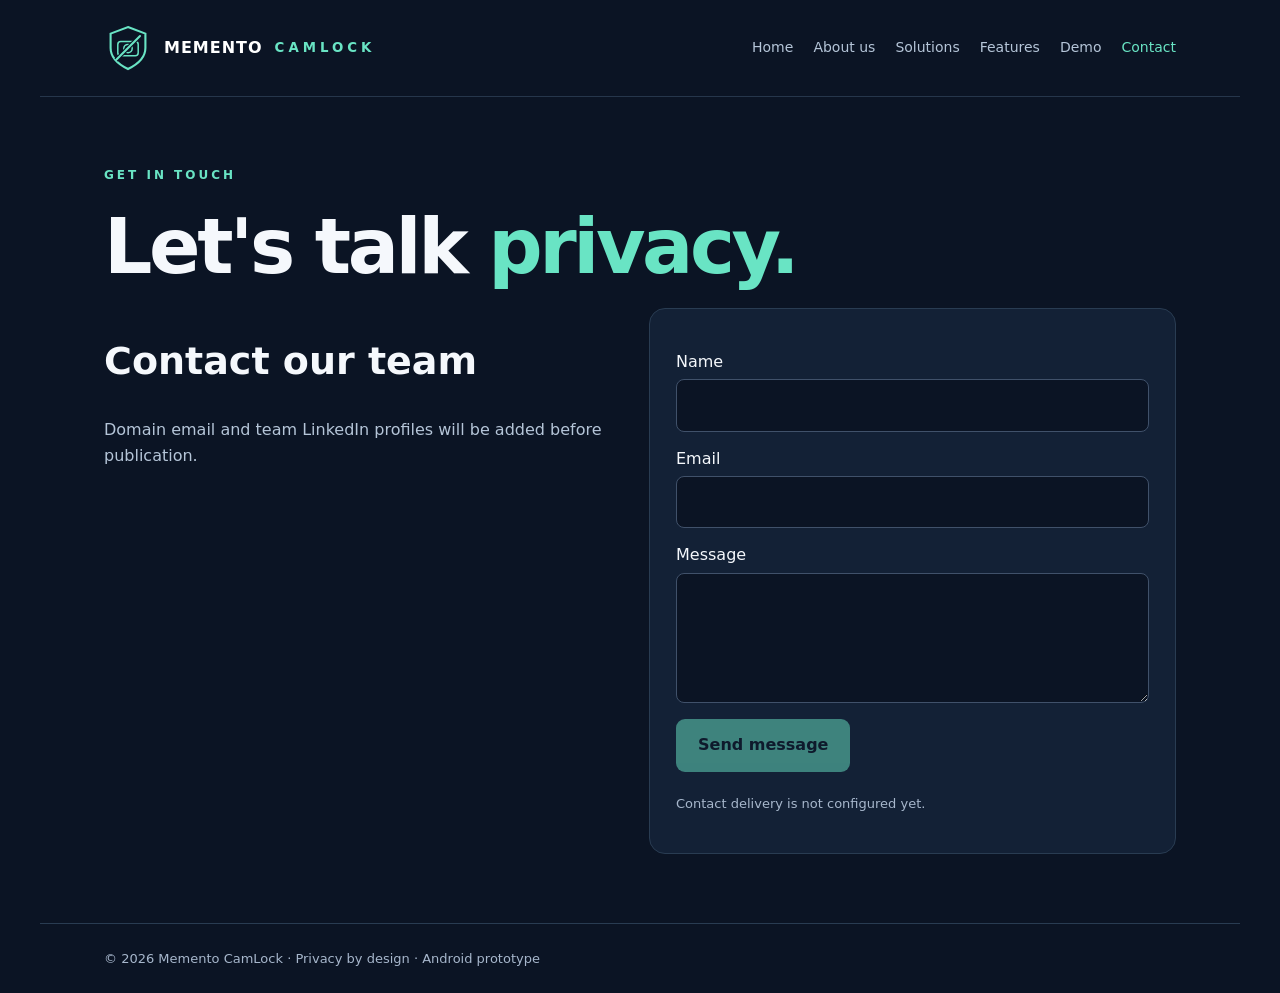
==== contact.html @ a7a16d54 "Initial website deployment" ====
<!doctype html><html lang="en"><head><meta charset="utf-8"><meta name="viewport" content="width=device-width,initial-scale=1"><title>Contact | Memento CamLock</title><meta name="description" content="Memento CamLock — privacy-focused camera-use management for Android events."><link rel="icon" href="logo.svg"><link rel="stylesheet" href="style.css"></head><body><header><a class="brand" href="index.html"><img src="logo.svg" alt="">MEMENTO<small>CAMLOCK</small></a><nav aria-label="Main navigation"><a href="index.html">Home</a><a href="about.html">About us</a><a href="solutions.html">Solutions</a><a href="features.html">Features</a><a href="demo.html">Demo</a><a href="contact.html" aria-current="page">Contact</a></nav></header><main><section><div class="eyebrow">Get in touch</div><h1>Let's talk <span class="accent">privacy.</span></h1><div class="grid"><div><h2>Contact our team</h2><p>Domain email and team LinkedIn profiles will be added before publication.</p></div><div class="panel"><form id="contact"><label for="name">Name</label><input id="name" name="name" required><label for="email">Email</label><input id="email" name="email" type="email" required><label for="message">Message</label><textarea id="message" name="message" required></textarea><button type="submit" disabled>Send message</button><p class="muted">Contact delivery is not configured yet.</p></form></div></div></section></main><footer>© 2026 Memento CamLock · Privacy by design · Android prototype</footer></body></html>
---- style.css ----
*{box-sizing:border-box}body{margin:0;background:#0b1424;color:#f5f8fc;font:16px/1.65 system-ui,sans-serif}a{color:#69e4c4;text-decoration:none}header,main,footer{max-width:1200px;margin:auto;padding:24px 5%}header{display:flex;align-items:center;justify-content:space-between;gap:20px;flex-wrap:wrap;border-bottom:1px solid #26364b}.brand{display:flex;align-items:center;gap:12px;color:white;font-weight:800;letter-spacing:1px;line-height:1.2}.brand img{width:48px}.brand small{display:block;color:#69e4c4;letter-spacing:4px}nav{display:flex;gap:20px;flex-wrap:wrap}nav a{color:#b5c5d8;font-size:14px}nav a:hover,nav a[aria-current]{color:#69e4c4}h1{font-size:clamp(40px,6vw,76px);line-height:1.08;letter-spacing:-.045em;margin:20px 0}h2{font-size:clamp(25px,3vw,38px);line-height:1.2}h3{margin:0 0 10px}p{color:#b5c5d8}section{padding:45px 0}.eyebrow{color:#69e4c4;text-transform:uppercase;letter-spacing:3px;font-size:12px;font-weight:700}.hero{display:grid;grid-template-columns:1.4fr 1fr;align-items:center;gap:50px;min-height:490px}.accent{color:#69e4c4}.btn,button{display:inline-block;background:#69e4c4;color:#0b1424;border:0;border-radius:9px;padding:13px 22px;font:inherit;font-weight:750;cursor:pointer;margin:8px 10px 8px 0}.secondary{background:transparent;color:#69e4c4;border:1px solid #69e4c4}.grid{display:grid;grid-template-columns:repeat(auto-fit,minmax(235px,1fr));gap:18px}.card,.panel{background:#132136;border:1px solid #293c52;border-radius:16px;padding:26px}.card span{color:#69e4c4;font-weight:700;font-size:13px}.phone{max-width:285px;margin:auto;border:7px solid #34465c;border-radius:34px;padding:28px 20px;background:#101d30;box-shadow:0 20px 90px #69e4c420;text-align:center}.phone img{width:76px}.phone .panel{padding:16px;margin:20px 0}.muted{font-size:13px;color:#a7b7cc}.banner{border-top:1px solid #293c52;margin-top:25px}footer{border-top:1px solid #293c52;color:#a7b7cc;font-size:13px}label{display:block;margin:14px 0 4px}input,textarea{width:100%;background:#0b1424;color:white;border:1px solid #40516a;padding:12px;border-radius:8px;font:inherit}textarea{min-height:130px}button:disabled{opacity:.5;cursor:not-allowed}.steps{display:flex;gap:10px;flex-wrap:wrap}.steps button{font-size:14px}.status{color:#69e4c4;font-weight:700}a:focus-visible,button:focus-visible{outline:3px solid white;outline-offset:4px}@media(max-width:720px){.hero{grid-template-columns:1fr;gap:20px}section{padding:25px 0}nav{gap:12px}header{padding:18px 5%}}
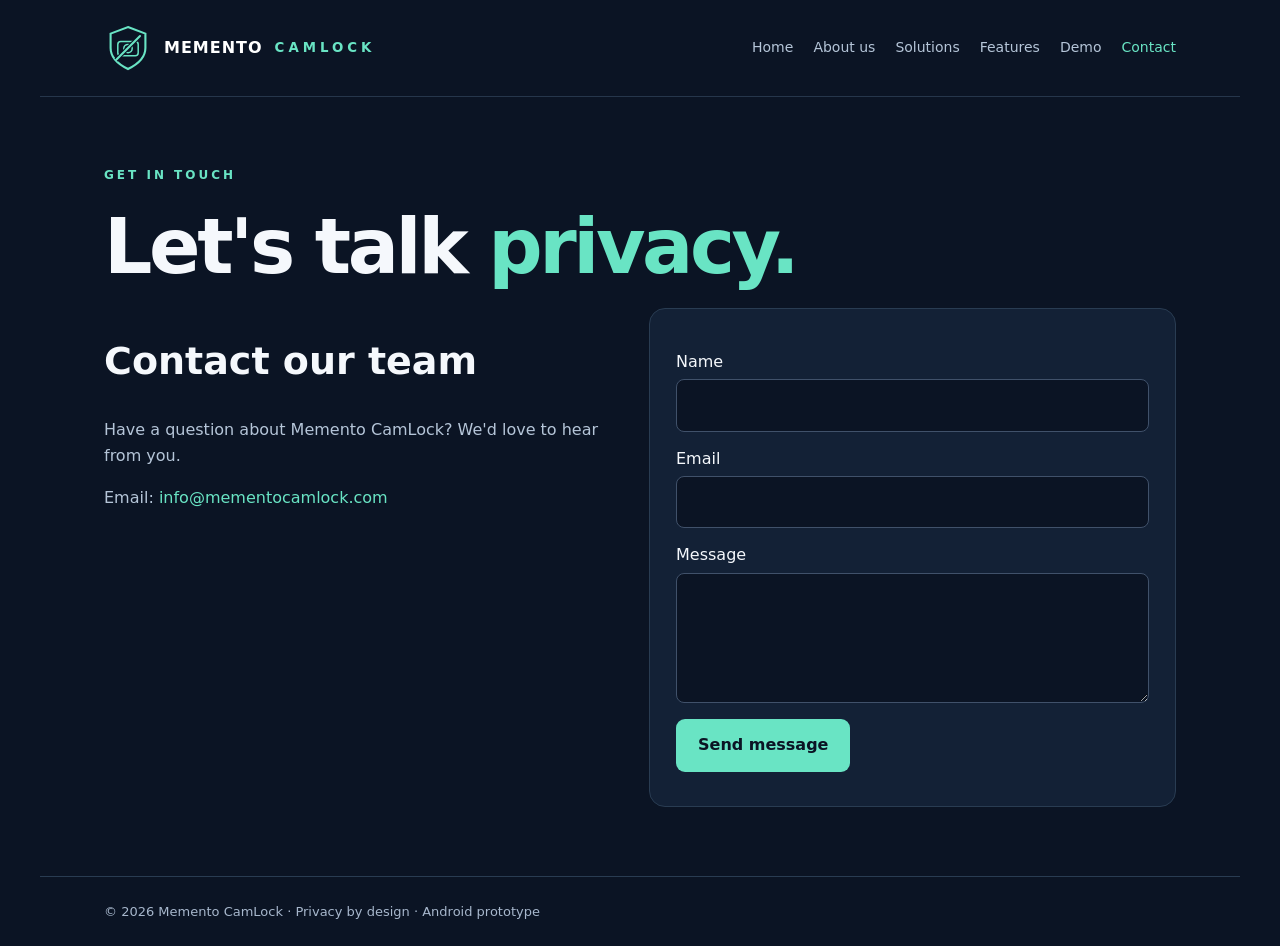
==== commit 8d1fdd65: "Activate contact form and professional email" ====
--- a/contact.html
+++ b/contact.html
@@ -1 +1,48 @@
-<!doctype html><html lang="en"><head><meta charset="utf-8"><meta name="viewport" content="width=device-width,initial-scale=1"><title>Contact | Memento CamLock</title><meta name="description" content="Memento CamLock — privacy-focused camera-use management for Android events."><link rel="icon" href="logo.svg"><link rel="stylesheet" href="style.css"></head><body><header><a class="brand" href="index.html"><img src="logo.svg" alt="">MEMENTO<small>CAMLOCK</small></a><nav aria-label="Main navigation"><a href="index.html">Home</a><a href="about.html">About us</a><a href="solutions.html">Solutions</a><a href="features.html">Features</a><a href="demo.html">Demo</a><a href="contact.html" aria-current="page">Contact</a></nav></header><main><section><div class="eyebrow">Get in touch</div><h1>Let's talk <span class="accent">privacy.</span></h1><div class="grid"><div><h2>Contact our team</h2><p>Domain email and team LinkedIn profiles will be added before publication.</p></div><div class="panel"><form id="contact"><label for="name">Name</label><input id="name" name="name" required><label for="email">Email</label><input id="email" name="email" type="email" required><label for="message">Message</label><textarea id="message" name="message" required></textarea><button type="submit" disabled>Send message</button><p class="muted">Contact delivery is not configured yet.</p></form></div></div></section></main><footer>© 2026 Memento CamLock · Privacy by design · Android prototype</footer></body></html>+<!doctype html>
+<html lang="en">
+  <head>
+    <meta charset="utf-8">
+    <meta name="viewport" content="width=device-width,initial-scale=1">
+    <title>Contact | Memento CamLock</title>
+    <meta name="description" content="Memento CamLock — privacy-focused camera-use management for Android events.">
+    <link rel="icon" href="logo.svg"><link rel="stylesheet" href="style.css">
+  </head><body>
+    <header>
+      <a class="brand" href="index.html">
+        <img src="logo.svg" alt="">MEMENTO
+        <small>CAMLOCK</small>
+      </a>
+      <nav aria-label="Main navigation">
+        <a href="index.html">Home</a>
+        <a href="about.html">About us</a>
+        <a href="solutions.html">Solutions</a>
+        <a href="features.html">Features</a>
+        <a href="demo.html">Demo</a>
+        <a href="contact.html" aria-current="page">Contact</a>
+      </nav>
+    </header>
+    <main>
+      <section>
+        <div class="eyebrow">Get in touch</div>
+        <h1>Let's talk <span class="accent">privacy.</span>
+        </h1>
+        <div class="grid">
+          <div>
+            <h2>Contact our team</h2>
+            <p>Have a question about Memento CamLock? We'd love to hear from you.</p>
+            <p>Email: <a href="mailto:info@mementocamlock.com">info@mementocamlock.com</a></p>
+          </div><div class="panel">
+            <form id="contact" action="https://formspree.io/f/mppdbllz" method="POST">
+              <label for="name">Name</label>
+              <input id="name" name="name" required>
+              <label for="email">Email</label>
+              <input id="email" name="email" type="email" required>
+              <label for="message">Message</label>
+              <textarea id="message" name="message" required></textarea>
+              <button type="submit">Send message</button>
+            </form>
+          </div></div></section>
+    </main>
+    <footer>© 2026 Memento CamLock · Privacy by design · Android prototype</footer>
+  </body>
+</html>
